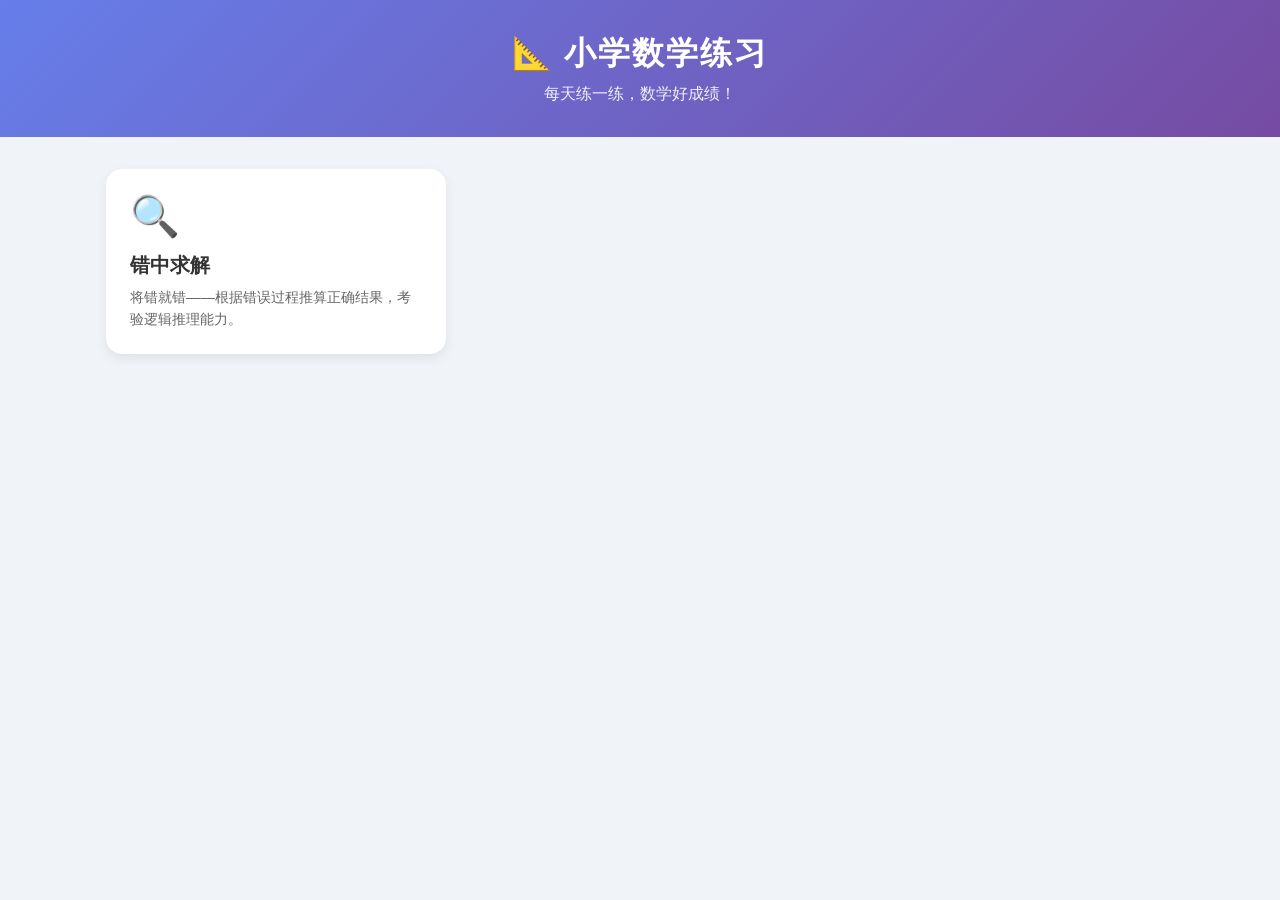
==== index.html @ 825bef6b "feat: 初始化项目，添加错中求解数学练习测试 - 搭建项目框架，含首页导航和通用样式 - 实现错中求解测试页面，5道加法错题推理，每题20分 - 支持随机出题、逐题作答、即时反馈、2秒自动跳转 -" ====
<!DOCTYPE html>
<html lang="zh-CN">
<head>
  <meta charset="UTF-8">
  <meta name="viewport" content="width=device-width, initial-scale=1.0">
  <title>小学数学练习</title>
  <link rel="stylesheet" href="css/style.css">
</head>
<body>

<header class="site-header">
  <h1>📐 小学数学练习</h1>
  <p>每天练一练，数学好成绩！</p>
</header>

<div class="container">
  <div class="card-grid" id="cardGrid"></div>
</div>

<script>
const tests = [
  {
    id: '05-error-solving',
    icon: '🔍',
    title: '错中求解',
    desc: '将错就错——根据错误过程推算正确结果，考验逻辑推理能力。'
  }
];

const grid = document.getElementById('cardGrid');
tests.forEach(t => {
  const card = document.createElement('a');
  card.className = 'card';
  card.href = t.id + '/';
  card.innerHTML = `
    <div class="icon">${t.icon}</div>
    <h3>${t.title}</h3>
    <p>${t.desc}</p>
  `;
  grid.appendChild(card);
});
</script>

</body>
</html>
---- css/style.css ----
* {
  margin: 0;
  padding: 0;
  box-sizing: border-box;
}

body {
  font-family: -apple-system, "Microsoft YaHei", "PingFang SC", sans-serif;
  background: #f0f4f8;
  min-height: 100vh;
  color: #333;
}

/* ======== Header ======== */
.site-header {
  background: linear-gradient(135deg, #667eea 0%, #764ba2 100%);
  color: #fff;
  padding: 2rem 1rem;
  text-align: center;
}

.site-header h1 {
  font-size: 2rem;
  font-weight: 800;
  letter-spacing: 2px;
}

.site-header p {
  margin-top: 0.5rem;
  opacity: 0.9;
  font-size: 1rem;
}

/* ======== Container ======== */
.container {
  max-width: 1100px;
  margin: 0 auto;
  padding: 2rem 1rem;
}

/* ======== Card Grid ======== */
.card-grid {
  display: grid;
  grid-template-columns: repeat(auto-fill, minmax(280px, 1fr));
  gap: 1.5rem;
}

.card {
  background: #fff;
  border-radius: 16px;
  padding: 1.5rem;
  box-shadow: 0 4px 12px rgba(0,0,0,0.08);
  cursor: pointer;
  transition: transform 0.2s, box-shadow 0.2s;
  text-decoration: none;
  color: inherit;
  display: flex;
  flex-direction: column;
  position: relative;
  overflow: hidden;
}

.card:hover {
  transform: translateY(-4px);
  box-shadow: 0 8px 24px rgba(0,0,0,0.12);
}

.card .icon {
  font-size: 2.5rem;
  margin-bottom: 0.75rem;
}

.card h3 {
  font-size: 1.25rem;
  margin-bottom: 0.5rem;
}

.card p {
  font-size: 0.9rem;
  color: #666;
  line-height: 1.5;
  flex: 1;
}

.card .meta {
  margin-top: 1rem;
  display: flex;
  align-items: center;
  gap: 0.75rem;
  font-size: 0.8rem;
}

.badge {
  display: inline-block;
  padding: 0.2rem 0.6rem;
  border-radius: 999px;
  font-size: 0.75rem;
  font-weight: 600;
}

.badge-easy {
  background: #d4edda;
  color: #155724;
}

.badge-medium {
  background: #fff3cd;
  color: #856404;
}

.badge-hard {
  background: #f8d7da;
  color: #721c24;
}

.card .tag {
  display: inline-block;
  background: #e9ecef;
  color: #495057;
  padding: 0.15rem 0.5rem;
  border-radius: 4px;
  font-size: 0.7rem;
}

/* ======== Test Page ======== */
.test-page {
  max-width: 700px;
  margin: 0 auto;
  padding: 1rem;
}

.test-header {
  display: flex;
  align-items: center;
  justify-content: space-between;
  margin-bottom: 1.5rem;
  flex-wrap: wrap;
  gap: 0.75rem;
}

.test-header h2 {
  font-size: 1.5rem;
}

.btn-back {
  display: inline-flex;
  align-items: center;
  gap: 0.3rem;
  color: #667eea;
  text-decoration: none;
  font-size: 0.9rem;
}

.btn-back:hover {
  text-decoration: underline;
}

/* ======== Config Bar ======== */
.config-bar {
  display: flex;
  align-items: center;
  gap: 1rem;
  flex-wrap: wrap;
  margin-bottom: 1.5rem;
  padding: 1rem;
  background: #fff;
  border-radius: 12px;
  box-shadow: 0 2px 8px rgba(0,0,0,0.06);
}

.config-bar label {
  font-size: 0.9rem;
  font-weight: 600;
}

.config-bar select,
.config-bar input[type="number"] {
  padding: 0.4rem 0.6rem;
  border: 2px solid #e0e0e0;
  border-radius: 8px;
  font-size: 0.9rem;
  outline: none;
  transition: border-color 0.2s;
}

.config-bar select:focus,
.config-bar input[type="number"]:focus {
  border-color: #667eea;
}

.config-bar input[type="number"] {
  width: 70px;
}

/* ======== Question ======== */
.question-list {
  list-style: none;
}

.question-item {
  background: #fff;
  border-radius: 12px;
  padding: 1rem 1.25rem;
  margin-bottom: 0.75rem;
  box-shadow: 0 2px 8px rgba(0,0,0,0.06);
  display: flex;
  align-items: center;
  gap: 0.75rem;
  flex-wrap: wrap;
}

.question-item .q-num {
  font-weight: 700;
  color: #667eea;
  min-width: 2rem;
}

.question-item .q-text {
  font-size: 1.1rem;
  font-weight: 600;
  min-width: 100px;
}

.question-item .q-input {
  padding: 0.4rem 0.6rem;
  border: 2px solid #e0e0e0;
  border-radius: 8px;
  font-size: 1rem;
  width: 100px;
  outline: none;
  transition: border-color 0.2s;
  text-align: center;
}

.question-item .q-input:focus {
  border-color: #667eea;
}

.question-item .q-result {
  font-size: 0.9rem;
  font-weight: 600;
  min-width: 60px;
}

.q-result.correct {
  color: #28a745;
}

.q-result.wrong {
  color: #dc3545;
}

/* ======== Buttons ======== */
.btn {
  display: inline-flex;
  align-items: center;
  gap: 0.4rem;
  padding: 0.6rem 1.5rem;
  border: none;
  border-radius: 8px;
  font-size: 1rem;
  font-weight: 600;
  cursor: pointer;
  transition: background 0.2s, transform 0.1s;
}

.btn:active {
  transform: scale(0.97);
}

.btn-primary {
  background: linear-gradient(135deg, #667eea, #764ba2);
  color: #fff;
}

.btn-primary:hover {
  opacity: 0.9;
}

.btn-success {
  background: #28a745;
  color: #fff;
}

.btn-success:hover {
  background: #218838;
}

.btn-outline {
  background: transparent;
  border: 2px solid #667eea;
  color: #667eea;
}

.btn-outline:hover {
  background: #667eea;
  color: #fff;
}

.btn-group {
  display: flex;
  gap: 0.75rem;
  flex-wrap: wrap;
  margin-top: 1rem;
}

/* ======== Result Panel ======== */
.result-panel {
  margin-top: 1.5rem;
  padding: 1.5rem;
  background: #fff;
  border-radius: 12px;
  box-shadow: 0 2px 8px rgba(0,0,0,0.06);
  text-align: center;
}

.result-panel .score {
  font-size: 3rem;
  font-weight: 800;
  color: #667eea;
}

.result-panel .score-label {
  font-size: 1rem;
  color: #666;
}

.result-panel .detail {
  margin-top: 0.75rem;
  font-size: 0.9rem;
  color: #666;
}

/* ======== Timer ======== */
.timer {
  font-size: 1.1rem;
  font-weight: 700;
  color: #667eea;
}

/* ======== Responsive ======== */
@media (max-width: 600px) {
  .site-header h1 { font-size: 1.5rem; }
  .card-grid { grid-template-columns: 1fr; }
  .question-item { flex-direction: column; align-items: stretch; text-align: center; }
  .question-item .q-input { width: 100%; }
  .config-bar { flex-direction: column; align-items: stretch; }
}
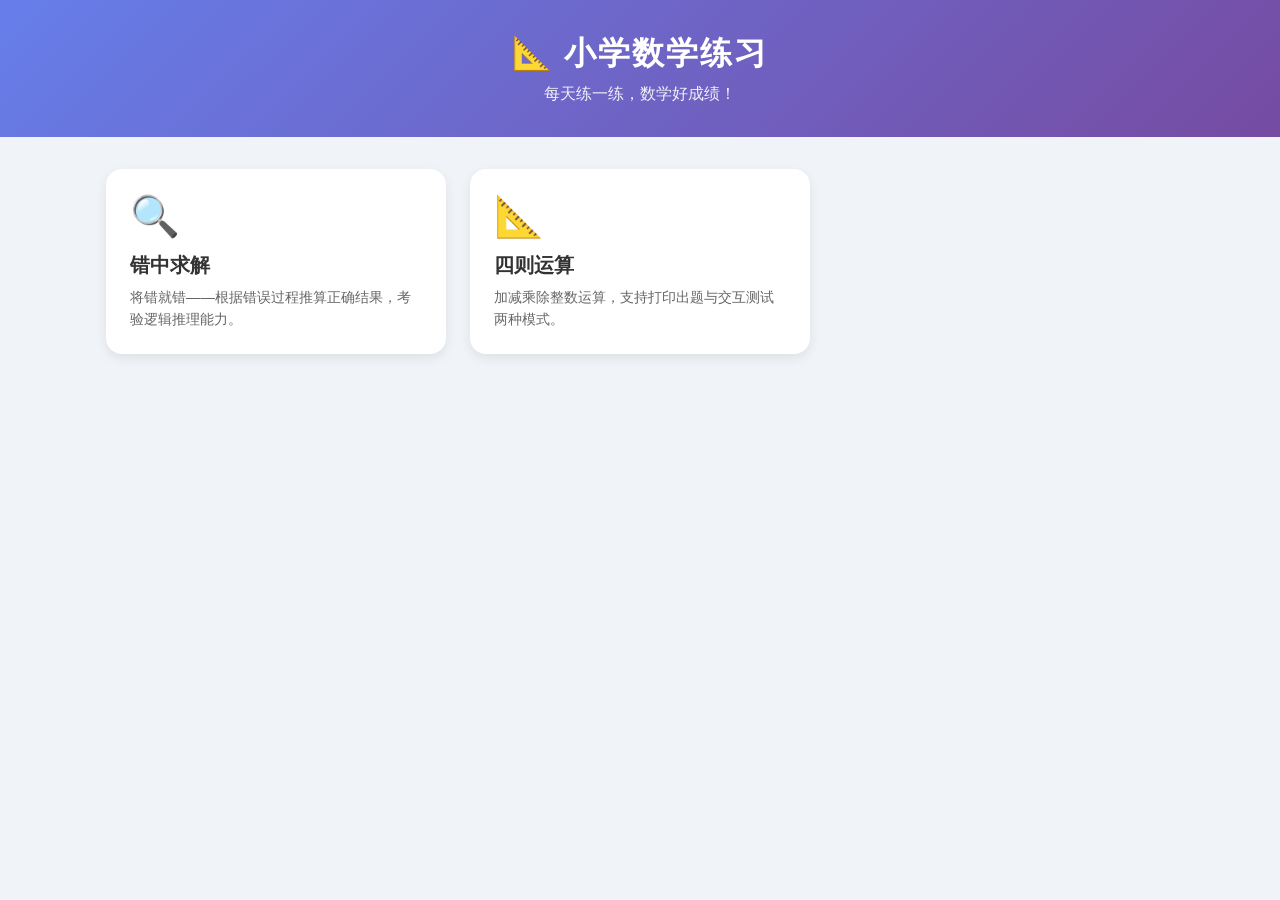
==== commit 29ef952b: "feat: 新增四则运算测试（打印+测试双模式）" ====
--- a/index.html
+++ b/index.html
@@ -1,45 +1,54 @@
 <!DOCTYPE html>
 <html lang="zh-CN">
+
 <head>
   <meta charset="UTF-8">
   <meta name="viewport" content="width=device-width, initial-scale=1.0">
   <title>小学数学练习</title>
   <link rel="stylesheet" href="css/style.css">
 </head>
+
 <body>
 
-<header class="site-header">
-  <h1>📐 小学数学练习</h1>
-  <p>每天练一练，数学好成绩！</p>
-</header>
+  <header class="site-header">
+    <h1>📐 小学数学练习</h1>
+    <p>每天练一练，数学好成绩！</p>
+  </header>
 
-<div class="container">
-  <div class="card-grid" id="cardGrid"></div>
-</div>
+  <div class="container">
+    <div class="card-grid" id="cardGrid"></div>
+  </div>
 
-<script>
-const tests = [
-  {
-    id: '05-error-solving',
-    icon: '🔍',
-    title: '错中求解',
-    desc: '将错就错——根据错误过程推算正确结果，考验逻辑推理能力。'
-  }
-];
+  <script>
+    const tests = [
+      {
+        id: '01-error-solving',
+        icon: '🔍',
+        title: '错中求解',
+        desc: '将错就错——根据错误过程推算正确结果，考验逻辑推理能力。'
+      },
+      {
+        id: '02-arithmetic',
+        icon: '📐',
+        title: '四则运算',
+        desc: '加减乘除整数运算，支持打印出题与交互测试两种模式。'
+      }
+    ];
 
-const grid = document.getElementById('cardGrid');
-tests.forEach(t => {
-  const card = document.createElement('a');
-  card.className = 'card';
-  card.href = t.id + '/';
-  card.innerHTML = `
+    const grid = document.getElementById('cardGrid');
+    tests.forEach(t => {
+      const card = document.createElement('a');
+      card.className = 'card';
+      card.href = t.id + '/';
+      card.innerHTML = `
     <div class="icon">${t.icon}</div>
     <h3>${t.title}</h3>
     <p>${t.desc}</p>
   `;
-  grid.appendChild(card);
-});
-</script>
+      grid.appendChild(card);
+    });
+  </script>
 
 </body>
-</html>
+
+</html>
